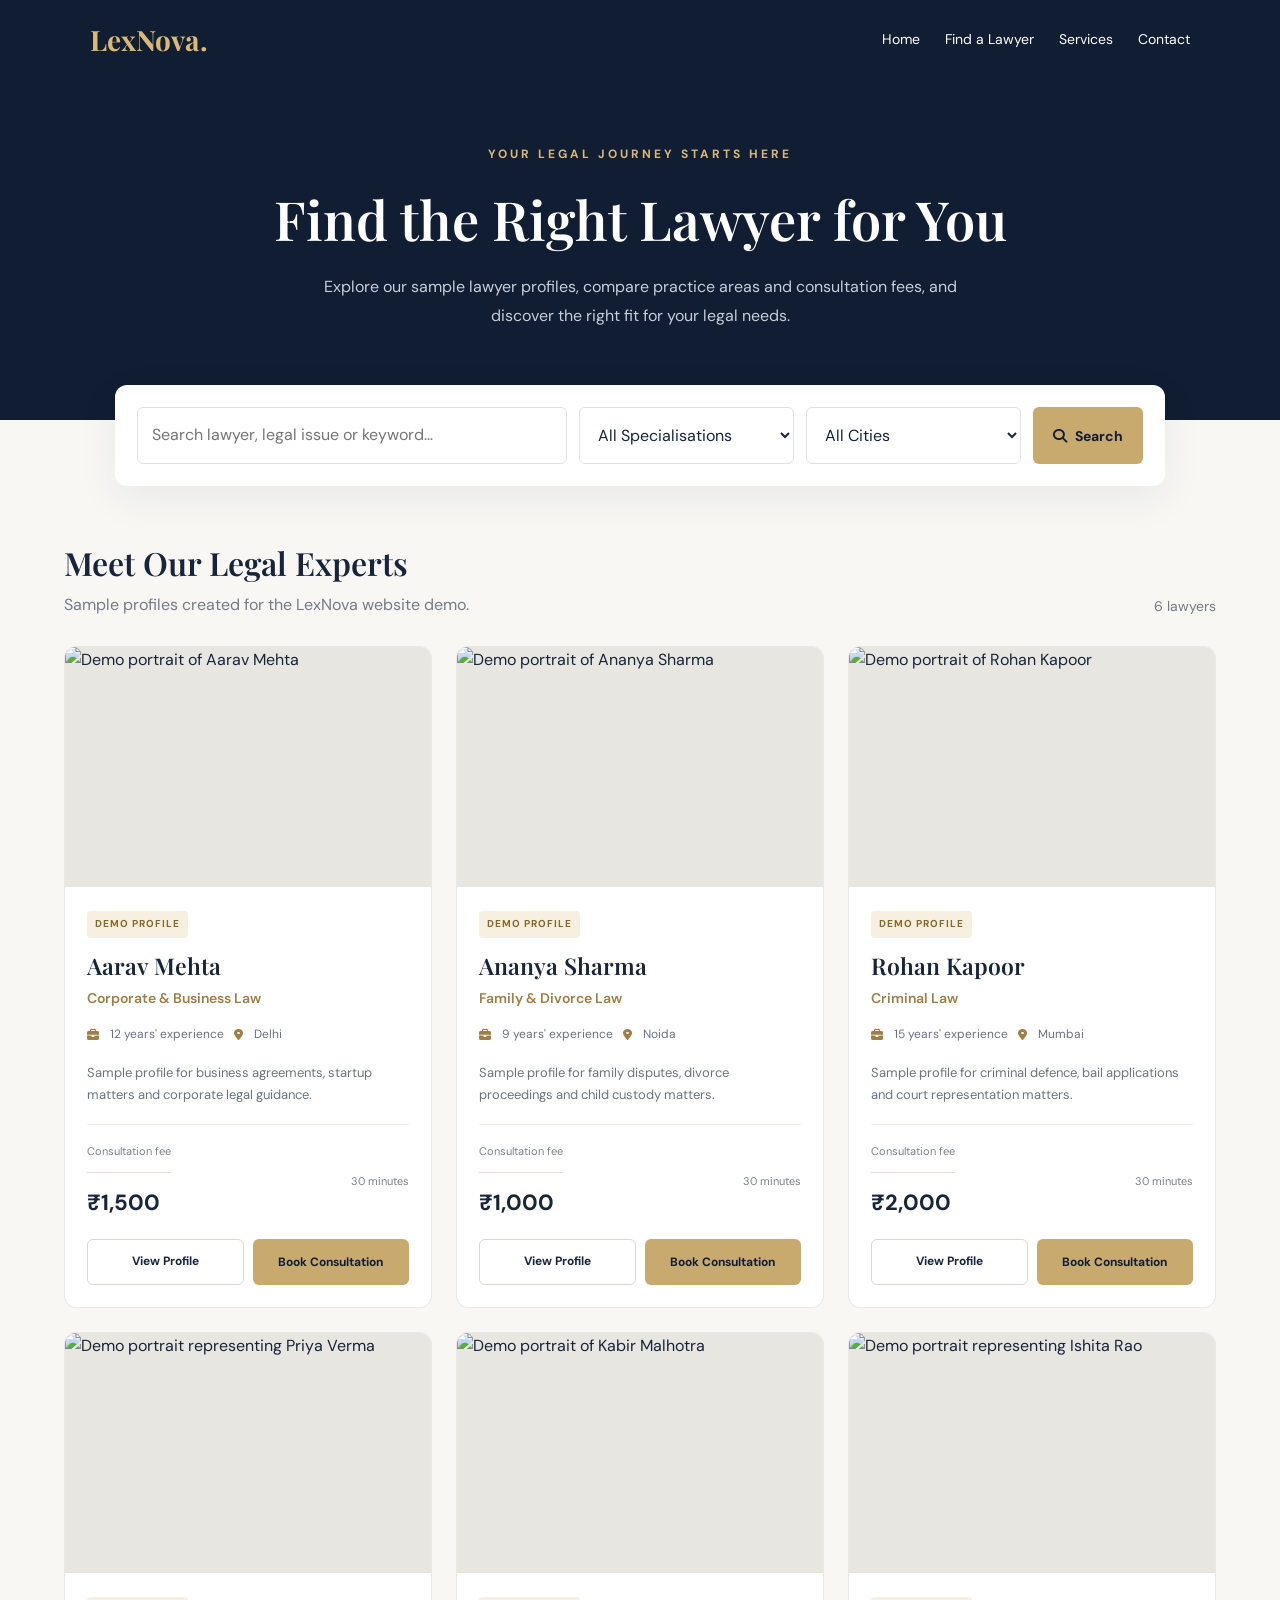
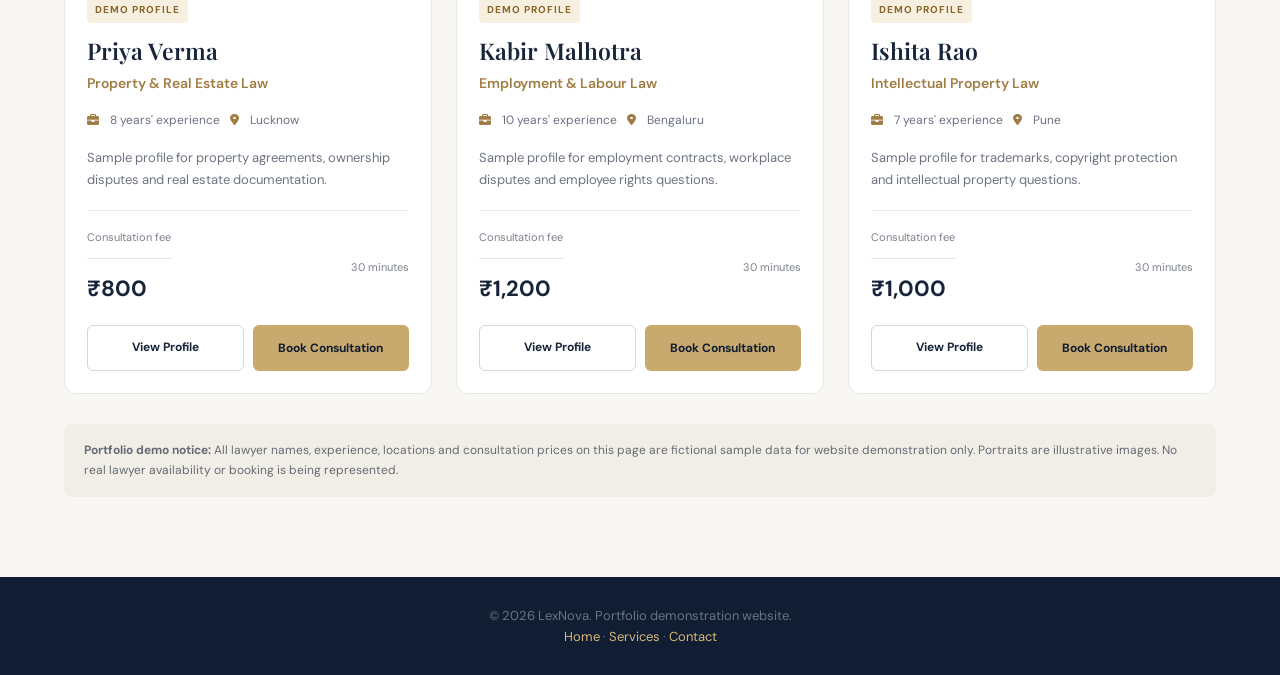
==== lawyers.html @ 352dd8ac "first commit" ====
<!DOCTYPE html>
<html lang="en">
<head>
  <meta charset="UTF-8">
  <meta name="viewport" content="width=device-width, initial-scale=1.0">
  <title>Find a Lawyer | LexNova</title>

  <link rel="stylesheet" href="style.css">
  <link rel="preconnect" href="https://fonts.googleapis.com">
  <link href="https://fonts.googleapis.com/css2?family=DM+Sans:wght@400;500;600;700&family=Playfair+Display:wght@500;600;700&display=swap" rel="stylesheet">
  <link rel="stylesheet" href="https://cdnjs.cloudflare.com/ajax/libs/font-awesome/6.5.2/css/all.min.css">

  <link rel="stylesheet" href="lawyers.css">
</head>

<body class="lawyer-page">

  <header class="lawyer-nav">
    <a class="lawyer-logo" href="index.html">LexNova<span>.</span></a>

    <nav class="lawyer-nav-links" aria-label="Main navigation">
      <a href="index.html">Home</a>
      <a href="lawyers.html">Find a Lawyer</a>
      <a href="services.html">Services</a>
      <a href="contact.html">Contact</a>
    </nav>
  </header>

  <section class="lawyer-hero">
    <div class="eyebrow">Your legal journey starts here</div>
    <h1>Find the Right Lawyer for You</h1>
    <p>
      Explore our sample lawyer profiles, compare practice areas and
      consultation fees, and discover the right fit for your legal needs.
    </p>
  </section>

  <form class="lawyer-search" id="lawyerSearchForm">
    <input
      type="search"
      id="lawyerKeyword"
      placeholder="Search lawyer, legal issue or keyword..."
      aria-label="Search lawyers"
    >

    <select id="lawyerSpecialty" aria-label="Filter by specialisation">
      <option value="">All Specialisations</option>
      <option value="Family Law">Family Law</option>
      <option value="Corporate Law">Corporate Law</option>
      <option value="Criminal Law">Criminal Law</option>
      <option value="Property Law">Property Law</option>
      <option value="Employment Law">Employment Law</option>
      <option value="Intellectual Property">Intellectual Property</option>
    </select>

    <select id="lawyerCity" aria-label="Filter by city">
      <option value="">All Cities</option>
      <option value="Delhi">Delhi</option>
      <option value="Mumbai">Mumbai</option>
      <option value="Bengaluru">Bengaluru</option>
      <option value="Lucknow">Lucknow</option>
      <option value="Pune">Pune</option>
      <option value="Noida">Noida</option>
    </select>

    <button class="gold-btn" type="submit">
      <i class="fa-solid fa-magnifying-glass"></i> Search
    </button>
  </form>

  <main class="lawyer-content">
    <div class="lawyer-section-heading">
      <div>
        <h2>Meet Our Legal Experts</h2>
        <p>Sample profiles created for the LexNova website demo.</p>
      </div>
      <div class="lawyer-count" id="lawyerCount">6 lawyers</div>
    </div>

    <div class="lawyer-grid" id="lawyerGrid">

      <!-- DEMO LAWYER 1 -->
      <article class="lawyer-card"
        data-name="Aarav Mehta"
        data-specialty="Corporate Law"
        data-city="Delhi"
        data-search="business company startup contracts corporate">

        <img class="lawyer-photo"
          src="https://images.unsplash.com/photo-1560250097-0b93528c311a?auto=format&fit=crop&w=700&q=85"
          alt="Demo portrait of Aarav Mehta"
          loading="lazy">

        <div class="lawyer-card-body">
          <span class="demo-label">Demo profile</span>
          <h3>Aarav Mehta</h3>
          <div class="lawyer-specialty">Corporate & Business Law</div>

          <div class="lawyer-meta">
            <span><i class="fa-solid fa-briefcase"></i> 12 years' experience</span>
            <span><i class="fa-solid fa-location-dot"></i> Delhi</span>
          </div>

          <p class="lawyer-bio">
            Sample profile for business agreements, startup matters and
            corporate legal guidance.
          </p>

          <div class="lawyer-price-row">
            <div>
              <div class="price-label">Consultation fee</div>
              <div class="lawyer-price">₹1,500</div>
            </div>
            <span class="price-label">30 minutes</span>
          </div>

          <div class="lawyer-card-actions">
            <button class="outline-btn view-lawyer" type="button">View Profile</button>
            <a class="gold-btn book-lawyer" href="contact.html">Book Consultation</a>
          </div>
        </div>
      </article>

      <!-- DEMO LAWYER 2 -->
      <article class="lawyer-card"
        data-name="Ananya Sharma"
        data-specialty="Family Law"
        data-city="Noida"
        data-search="divorce family child custody marriage">

        <img class="lawyer-photo"
          src="https://images.unsplash.com/photo-1580489944761-15a19d654956?auto=format&fit=crop&w=700&q=85"
          alt="Demo portrait of Ananya Sharma"
          loading="lazy">

        <div class="lawyer-card-body">
          <span class="demo-label">Demo profile</span>
          <h3>Ananya Sharma</h3>
          <div class="lawyer-specialty">Family & Divorce Law</div>

          <div class="lawyer-meta">
            <span><i class="fa-solid fa-briefcase"></i> 9 years' experience</span>
            <span><i class="fa-solid fa-location-dot"></i> Noida</span>
          </div>

          <p class="lawyer-bio">
            Sample profile for family disputes, divorce proceedings and
            child custody matters.
          </p>

          <div class="lawyer-price-row">
            <div>
              <div class="price-label">Consultation fee</div>
              <div class="lawyer-price">₹1,000</div>
            </div>
            <span class="price-label">30 minutes</span>
          </div>

          <div class="lawyer-card-actions">
            <button class="outline-btn view-lawyer" type="button">View Profile</button>
            <a class="gold-btn book-lawyer" href="contact.html">Book Consultation</a>
          </div>
        </div>
      </article>

      <!-- DEMO LAWYER 3 -->
      <article class="lawyer-card"
        data-name="Rohan Kapoor"
        data-specialty="Criminal Law"
        data-city="Mumbai"
        data-search="criminal bail court litigation defence">

        <img class="lawyer-photo"
          src="https://images.unsplash.com/photo-1500648767791-00dcc994a43e?auto=format&fit=crop&w=700&q=85"
          alt="Demo portrait of Rohan Kapoor"
          loading="lazy">

        <div class="lawyer-card-body">
          <span class="demo-label">Demo profile</span>
          <h3>Rohan Kapoor</h3>
          <div class="lawyer-specialty">Criminal Law</div>

          <div class="lawyer-meta">
            <span><i class="fa-solid fa-briefcase"></i> 15 years' experience</span>
            <span><i class="fa-solid fa-location-dot"></i> Mumbai</span>
          </div>

          <p class="lawyer-bio">
            Sample profile for criminal defence, bail applications and
            court representation matters.
          </p>

          <div class="lawyer-price-row">
            <div>
              <div class="price-label">Consultation fee</div>
              <div class="lawyer-price">₹2,000</div>
            </div>
            <span class="price-label">30 minutes</span>
          </div>

          <div class="lawyer-card-actions">
            <button class="outline-btn view-lawyer" type="button">View Profile</button>
            <a class="gold-btn book-lawyer" href="contact.html">Book Consultation</a>
          </div>
        </div>
      </article>

      <!-- DEMO LAWYER 4 -->
      <article class="lawyer-card"
        data-name="Priya Verma"
        data-specialty="Property Law"
        data-city="Lucknow"
        data-search="property real estate land agreement registration">

        <img class="lawyer-photo"
          src="https://images.unsplash.com/photo-1551836022-d5d88e9218df?auto=format&fit=crop&w=700&q=85"
          alt="Demo portrait representing Priya Verma"
          loading="lazy">

        <div class="lawyer-card-body">
          <span class="demo-label">Demo profile</span>
          <h3>Priya Verma</h3>
          <div class="lawyer-specialty">Property & Real Estate Law</div>

          <div class="lawyer-meta">
            <span><i class="fa-solid fa-briefcase"></i> 8 years' experience</span>
            <span><i class="fa-solid fa-location-dot"></i> Lucknow</span>
          </div>

          <p class="lawyer-bio">
            Sample profile for property agreements, ownership disputes and
            real estate documentation.
          </p>

          <div class="lawyer-price-row">
            <div>
              <div class="price-label">Consultation fee</div>
              <div class="lawyer-price">₹800</div>
            </div>
            <span class="price-label">30 minutes</span>
          </div>

          <div class="lawyer-card-actions">
            <button class="outline-btn view-lawyer" type="button">View Profile</button>
            <a class="gold-btn book-lawyer" href="contact.html">Book Consultation</a>
          </div>
        </div>
      </article>

      <!-- DEMO LAWYER 5 -->
      <article class="lawyer-card"
        data-name="Kabir Malhotra"
        data-specialty="Employment Law"
        data-city="Bengaluru"
        data-search="employment job workplace salary termination labour">

        <img class="lawyer-photo"
          src="https://images.unsplash.com/photo-1519085360753-af0119f7cbe7?auto=format&fit=crop&w=700&q=85"
          alt="Demo portrait of Kabir Malhotra"
          loading="lazy">

        <div class="lawyer-card-body">
          <span class="demo-label">Demo profile</span>
          <h3>Kabir Malhotra</h3>
          <div class="lawyer-specialty">Employment & Labour Law</div>

          <div class="lawyer-meta">
            <span><i class="fa-solid fa-briefcase"></i> 10 years' experience</span>
            <span><i class="fa-solid fa-location-dot"></i> Bengaluru</span>
          </div>

          <p class="lawyer-bio">
            Sample profile for employment contracts, workplace disputes and
            employee rights questions.
          </p>

          <div class="lawyer-price-row">
            <div>
              <div class="price-label">Consultation fee</div>
              <div class="lawyer-price">₹1,200</div>
            </div>
            <span class="price-label">30 minutes</span>
          </div>

          <div class="lawyer-card-actions">
            <button class="outline-btn view-lawyer" type="button">View Profile</button>
            <a class="gold-btn book-lawyer" href="contact.html">Book Consultation</a>
          </div>
        </div>
      </article>

      <!-- DEMO LAWYER 6 -->
      <article class="lawyer-card"
        data-name="Ishita Rao"
        data-specialty="Intellectual Property"
        data-city="Pune"
        data-search="intellectual property trademark copyright patent brand">

        <img class="lawyer-photo"
          src="https://images.unsplash.com/photo-1598550874175-4d0ef436c909?auto=format&fit=crop&w=700&q=85"
          alt="Demo portrait representing Ishita Rao"
          loading="lazy">

        <div class="lawyer-card-body">
          <span class="demo-label">Demo profile</span>
          <h3>Ishita Rao</h3>
          <div class="lawyer-specialty">Intellectual Property Law</div>

          <div class="lawyer-meta">
            <span><i class="fa-solid fa-briefcase"></i> 7 years' experience</span>
            <span><i class="fa-solid fa-location-dot"></i> Pune</span>
          </div>

          <p class="lawyer-bio">
            Sample profile for trademarks, copyright protection and
            intellectual property questions.
          </p>

          <div class="lawyer-price-row">
            <div>
              <div class="price-label">Consultation fee</div>
              <div class="lawyer-price">₹1,000</div>
            </div>
            <span class="price-label">30 minutes</span>
          </div>

          <div class="lawyer-card-actions">
            <button class="outline-btn view-lawyer" type="button">View Profile</button>
            <a class="gold-btn book-lawyer" href="contact.html">Book Consultation</a>
          </div>
        </div>
      </article>

      <div class="no-lawyers" id="noLawyers">
        <i class="fa-solid fa-magnifying-glass fa-2x"></i>
        <h3>No matching demo lawyers found</h3>
        <p>Try another name, specialisation or city.</p>
      </div>
    </div>

    <div class="lawyer-note">
      <strong>Portfolio demo notice:</strong> All lawyer names, experience,
      locations and consultation prices on this page are fictional sample
      data for website demonstration only. Portraits are illustrative images.
      No real lawyer availability or booking is being represented.
    </div>
  </main>

  <footer class="lawyer-footer">
    <p>© <span id="currentYear"></span> LexNova. Portfolio demonstration website.</p>
    <p><a href="index.html">Home</a> · <a href="services.html">Services</a> · <a href="contact.html">Contact</a></p>
  </footer>

  <!-- Demo profile popup -->
  <div class="lawyer-modal" id="lawyerModal" role="dialog"
       aria-modal="true" aria-labelledby="modalLawyerName">
    <div class="lawyer-modal-box">
      <button class="lawyer-modal-close" id="closeLawyerModal"
              type="button" aria-label="Close">&times;</button>

      <span class="demo-label">Demo profile</span>
      <h2 id="modalLawyerName">Lawyer Name</h2>
      <p id="modalLawyerDetails"></p>
      <p>
        This is a sample lawyer profile for the LexNova portfolio demo.
        The information shown is fictional and does not represent an actual
        legal professional.
      </p>
      <a href="contact.html" class="gold-btn">Contact LexNova</a>
    </div>
  </div>

  <script src="lawyers.js">
   
  </script>
</body>
</html>
---- style.css ----
@import url("https://fonts.googleapis.com/css2?family=DM+Sans:wght@400;500;600;700&family=Playfair+Display:wght@500;600;700&display=swap");
:root {
  --navy: #101a2c;
  --gold: #c5a46d;
  --ivory: #f8f6f1;
  --ink: #1b2638;
  --muted: #687386;
  --line: #e7e3db;
  --shadow: 0 16px 45px #101a2c12;
}
* {
  box-sizing: border-box;
  margin: 0;
  padding: 0;
}
html {
  scroll-behavior: smooth;
  scroll-padding-top: 90px;
}
body {
  font-family: "DM Sans", sans-serif;
  color: var(--ink);
  line-height: 1.65;
}
a {
  text-decoration: none;
  color: inherit;
}
button,
input,
select,
textarea {
  font: inherit;
}
button {
  cursor: pointer;
}
img {
  max-width: 100%;
  display: block;
}
.container {
  width: min(1160px, calc(100% - 40px));
  margin: auto;
}
h1,
h2,
h3 {
  font-family: "Playfair Display", serif;
  line-height: 1.16;
}
h1 {
  font-size: clamp(2.7rem, 5vw, 4.7rem);
}
h2 {
  font-size: clamp(2rem, 3.5vw, 3rem);
}
h3 {
  font-size: 1.25rem;
}
p {
  color: var(--muted);
}
.eyebrow {
  color: #987743;
  font-size: 0.76rem;
  letter-spacing: 2px;
  text-transform: uppercase;
  font-weight: 700;
}
.section {
  padding: 82px 0;
}
.section-head {
  margin-bottom: 32px;
  max-width: 760px;
}
.section-head h2 {
  margin-top: 12px;
}
.section-head p {
  margin-top: 13px;
}
.btn {
  display: inline-flex;
  align-items: center;
  justify-content: center;
  gap: 9px;
  padding: 12px 19px;
  border: 1px solid transparent;
  border-radius: 3px;
  font-size: 0.88rem;
  font-weight: 700;
  transition: 0.2s;
}
.btn-gold {
  background: var(--gold);
  color: var(--navy);
}
.btn-gold:hover {
  background: #e8d8b8;
  transform: translateY(-2px);
}
.btn-dark {
  background: var(--navy);
  color: white;
}
.btn-dark:hover {
  background: #293c58;
}
.btn-outline {
  border-color: #d9d4ca;
  color: var(--navy);
  background: transparent;
}
.btn-outline:hover {
  border-color: var(--gold);
  background: #fbf8f1;
}
.btn-small {
  padding: 8px 11px;
  font-size: 0.8rem;
}
header {
  height: 80px;
  position: sticky;
  top: 0;
  z-index: 100;
  background: #ffffffed;
  backdrop-filter: blur(12px);
  border-bottom: 1px solid #101a2c12;
}
.navbar {
  height: 100%;
  display: flex;
  align-items: center;
  justify-content: space-between;
  gap: 22px;
}
.brand {
  font:
    700 1.8rem "Playfair Display",
    serif;
  color: var(--navy);
  line-height: 1;
}
.brand span {
  color: var(--gold);
}
.brand small {
  display: block;
  font:
    600 0.55rem "DM Sans",
    sans-serif;
  text-transform: uppercase;
  letter-spacing: 1.7px;
  color: var(--muted);
  margin-top: 5px;
}
.nav-links {
  display: flex;
  align-items: center;
  gap: 25px;
}
.nav-links a {
  font-size: 0.86rem;
  font-weight: 700;
  color: #344052;
}
.nav-links a:hover,
.nav-links a.active {
  color: #a17c42;
}
.menu-toggle {
  display: none;
  background: transparent;
  border: 0;
  color: var(--navy);
  font-size: 1.6rem;
}
.hero,
.page-hero {
  background: var(--ivory);
  padding: 66px 0 72px;
}
.hero-grid {
  display: grid;
  grid-template-columns: 1fr 1fr;
  gap: 52px;
  align-items: center;
}
.hero h1 {
  color: var(--navy);
  margin-top: 17px;
}
.hero h1 em {
  font-style: normal;
  color: #a17d46;
}
.hero-copy > p {
  font-size: 1.05rem;
  margin: 22px 0 26px;
  max-width: 520px;
}
.hero-buttons {
  display: flex;
  gap: 12px;
  flex-wrap: wrap;
}
.hero-trust {
  display: flex;
  gap: 20px;
  flex-wrap: wrap;
  margin-top: 28px;
}
.hero-trust span {
  font-size: 0.8rem;
  font-weight: 700;
  color: #465064;
}
.hero-trust i {
  color: #a17d46;
  margin-right: 5px;
}
.hero-image-wrap {
  height: 480px;
  position: relative;
}
.hero-image {
  height: 100%;
  width: 100%;
  object-fit: cover;
  border-radius: 4px 80px 4px 4px;
}
.image-caption {
  position: absolute;
  bottom: 20px;
  left: 20px;
  right: 20px;
  padding: 18px;
  border-left: 2px solid var(--gold);
  background: #101a2cbb;
  color: white;
}
.image-caption p {
  font:
    1.3rem "Playfair Display",
    serif;
  color: white;
}
.image-caption small {
  color: #e4dfd5;
}
.strip {
  background: var(--navy);
  padding: 22px 0;
}
.strip-inner {
  display: flex;
  justify-content: space-between;
  align-items: center;
  gap: 18px;
  flex-wrap: wrap;
}
.strip strong {
  font:
    1.15rem "Playfair Display",
    serif;
  color: #e8d8b8;
}
.strip span {
  font-size: 0.85rem;
  color: #d3d9e2;
}
.practice-grid {
  display: grid;
  grid-template-columns: repeat(4, 1fr);
  gap: 15px;
}
.practice-card {
  border: 1px solid var(--line);
  padding: 22px 18px;
  min-height: 185px;
  display: flex;
  flex-direction: column;
  align-items: flex-start;
  transition: 0.2s;
}
.practice-card:hover,
.lawyer-card:hover {
  border-color: var(--gold);
  transform: translateY(-4px);
  box-shadow: var(--shadow);
}
.icon-box {
  height: 44px;
  width: 44px;
  background: #f5efe3;
  color: #987743;
  display: grid;
  place-items: center;
  font-size: 1.25rem;
  margin-bottom: 16px;
  flex-shrink: 0;
}
.practice-card h3 {
  font:
    700 1rem "DM Sans",
    sans-serif;
  margin-bottom: 7px;
}
.practice-card p {
  font-size: 0.82rem;
}
.practice-card a {
  color: #987743;
  font-size: 0.82rem;
  font-weight: 700;
  margin-top: auto;
  padding-top: 13px;
}
.soft {
  background: var(--ivory);
}
.split {
  display: grid;
  grid-template-columns: 1fr 1fr;
  gap: 50px;
  align-items: center;
}
.split img {
  height: 420px;
  width: 100%;
  object-fit: cover;
}
.feature-list {
  display: grid;
  gap: 19px;
  margin-top: 25px;
}
.feature {
  display: flex;
  gap: 13px;
}
.feature .icon-box {
  margin: 0;
}
.feature h3 {
  font:
    700 1rem "DM Sans",
    sans-serif;
  margin-bottom: 4px;
}
.feature p {
  font-size: 0.86rem;
}
.steps {
  display: grid;
  grid-template-columns: repeat(3, 1fr);
  gap: 27px;
}
.step {
  border-top: 1px solid var(--gold);
  padding: 22px 4px;
}
.step b {
  font:
    2.4rem "Playfair Display",
    serif;
  color: var(--gold);
}
.step h3 {
  margin: 16px 0 8px;
}
.step p {
  font-size: 0.9rem;
}
.cta {
  background: var(--navy);
  padding: 52px 0;
  color: white;
}
.cta-inner {
  display: flex;
  align-items: center;
  justify-content: space-between;
  gap: 25px;
}
.cta h2 {
  max-width: 700px;
}
.cta p {
  color: #c5cdda;
  margin-top: 10px;
}
.cta .eyebrow {
  color: #e8d8b8;
}
.page-hero h1 {
  font-size: clamp(2.5rem, 4.5vw, 4rem);
  margin-top: 12px;
}
.page-hero p {
  max-width: 740px;
  margin-top: 15px;
}
.lawyer-tools {
  display: grid;
  grid-template-columns: 1.5fr 1fr 1fr 1fr auto;
  gap: 10px;
  background: white;
  padding: 14px;
  border: 1px solid var(--line);
  margin-bottom: 20px;
}
.field,
.lawyer-tools input,
.lawyer-tools select {
  width: 100%;
  min-width: 0;
  padding: 12px;
  border: 1px solid #ddd9d1;
  border-radius: 3px;
  background: white;
  outline: none;
  color: var(--ink);
}
.field:focus,
.lawyer-tools input:focus,
.lawyer-tools select:focus {
  border-color: var(--gold);
  box-shadow: 0 0 0 3px #c5a46d24;
}
.results-row {
  display: flex;
  justify-content: space-between;
  gap: 12px;
  flex-wrap: wrap;
  color: var(--muted);
  font-size: 0.83rem;
  margin: 15px 0;
}
.lawyer-grid {
  display: grid;
  grid-template-columns: repeat(4, 1fr);
  gap: 17px;
}
.lawyer-card {
  border: 1px solid var(--line);
  background: white;
  transition: 0.2s;
  overflow: hidden;
}
.lawyer-photo {
  height: 200px;
  width: 100%;
  object-fit: cover;
  object-position: top;
  background: #e8e3d9;
}
.lawyer-info {
  padding: 17px;
}
.demo-tag {
  display: inline-block;
  padding: 4px 7px;
  background: #f5eddd;
  color: #806333;
  font-size: 0.65rem;
  font-weight: 700;
  letter-spacing: 0.6px;
  text-transform: uppercase;
  margin-bottom: 8px;
}
.lawyer-info h3 {
  font-size: 1.13rem;
}
.lawyer-role {
  color: #987743;
  font-size: 0.8rem;
  font-weight: 700;
  margin: 5px 0 11px;
}
.lawyer-meta {
  font-size: 0.78rem;
  color: #596273;
  margin: 7px 0;
}
.lawyer-meta i {
  color: #a17d46;
  margin-right: 6px;
}
.lawyer-price {
  border-top: 1px solid var(--line);
  padding-top: 12px;
  margin-top: 12px;
  font-weight: 700;
  color: var(--navy);
}
.lawyer-price small {
  font-weight: 400;
  color: var(--muted);
  font-size: 0.7rem;
}
.card-actions {
  display: flex;
  gap: 7px;
  margin-top: 13px;
}
.card-actions > * {
  flex: 1;
}
.empty-state {
  display: none;
  text-align: center;
  border: 1px dashed #d9d3c8;
  padding: 35px;
}
.notice {
  padding: 13px 15px;
  border-left: 3px solid var(--gold);
  background: #f8f3e9;
  color: #5e523f;
  font-size: 0.83rem;
  margin-top: 18px;
}
.services-grid {
  display: grid;
  grid-template-columns: repeat(2, 1fr);
  gap: 17px;
}
.service-detail {
  border: 1px solid var(--line);
  padding: 24px;
  display: flex;
  gap: 16px;
}
.service-detail h3 {
  margin-bottom: 8px;
}
.service-detail p {
  font-size: 0.88rem;
}
.service-detail .btn {
  margin-top: 14px;
}
.audience-grid,
.testimonials {
  display: grid;
  grid-template-columns: repeat(3, 1fr);
  gap: 17px;
}
.audience-card,
.testimonial {
  border: 1px solid var(--line);
  padding: 24px;
  background: white;
}
.audience-card h3 {
  margin-bottom: 8px;
}
.audience-card p {
  font-size: 0.88rem;
}
.testimonial .stars {
  color: #b18b4c;
  letter-spacing: 3px;
}
.testimonial blockquote {
  font:
    1.08rem/1.55 "Playfair Display",
    serif;
  margin: 13px 0 16px;
}
.testimonial small {
  font-size: 0.75rem;
  color: var(--muted);
}
.faq-list {
  max-width: 850px;
  margin: auto;
}
.faq-item {
  border-bottom: 1px solid var(--line);
}
.faq-q {
  width: 100%;
  background: transparent;
  border: 0;
  padding: 20px 0;
  text-align: left;
  display: flex;
  justify-content: space-between;
  gap: 15px;
  font-weight: 700;
  color: var(--navy);
}
.faq-a {
  display: none;
  padding: 0 30px 20px 0;
}
.faq-a p {
  font-size: 0.9rem;
}
.faq-item.open .faq-a {
  display: block;
}
.contact-grid {
  display: grid;
  grid-template-columns: 0.8fr 1.2fr;
  gap: 34px;
}
.contact-panel {
  padding: 29px;
  background: var(--navy);
  color: white;
}
.contact-panel h2 {
  font-size: 1.9rem;
  margin-top: 12px;
}
.contact-panel > p {
  color: #c5cdda;
  margin-top: 12px;
  font-size: 0.9rem;
}
.contact-detail {
  display: flex;
  gap: 13px;
  margin-top: 22px;
}
.contact-detail i {
  color: var(--gold);
  font-size: 1.2rem;
}
.contact-detail strong {
  display: block;
  font-size: 0.88rem;
}
.contact-detail span {
  display: block;
  color: #c5cdda;
  font-size: 0.8rem;
}
.form-card {
  border: 1px solid var(--line);
  padding: 27px;
}
.form-grid {
  display: grid;
  grid-template-columns: 1fr 1fr;
  gap: 15px;
}
.form-group {
  display: flex;
  flex-direction: column;
  gap: 7px;
}
.form-group.full {
  grid-column: 1/-1;
}
.form-group label {
  font-size: 0.82rem;
  font-weight: 700;
}
.form-group textarea {
  min-height: 120px;
  resize: vertical;
}
.check-line {
  display: flex;
  align-items: flex-start;
  gap: 9px;
  font-size: 0.8rem;
  color: var(--muted);
}
.check-line input {
  margin-top: 5px;
}
.feedback {
  font-size: 0.85rem;
  margin-top: 10px;
}
footer {
  background: #0b1321;
  color: white;
  padding: 50px 0 20px;
}
.footer-grid {
  display: grid;
  grid-template-columns: 1.4fr 1fr 1fr 1fr;
  gap: 30px;
  margin-bottom: 35px;
}
.footer-grid p {
  color: #aeb8c7;
  font-size: 0.83rem;
  margin-top: 14px;
  max-width: 290px;
}
.footer-grid h4 {
  font-size: 0.8rem;
  letter-spacing: 1px;
  text-transform: uppercase;
  color: #e8d8b8;
  margin-bottom: 13px;
}
.footer-links {
  display: grid;
  gap: 9px;
}
.footer-links a {
  color: #c3cbd5;
  font-size: 0.82rem;
}
.footer-links a:hover {
  color: #e8d8b8;
}
footer .brand {
  color: white;
}
.footer-bottom {
  border-top: 1px solid #2a3444;
  padding-top: 18px;
  display: flex;
  justify-content: space-between;
  gap: 14px;
  flex-wrap: wrap;
}
.footer-bottom p {
  font-size: 0.74rem;
  margin: 0;
  color: #aeb8c7;
}
.whatsapp {
  position: fixed;
  right: 20px;
  bottom: 20px;
  width: 52px;
  height: 52px;
  border-radius: 50%;
  background: #20a66a;
  color: white;
  display: grid;
  place-items: center;
  font-size: 1.7rem;
  z-index: 80;
}
.toast {
  position: fixed;
  bottom: 22px;
  left: 50%;
  transform: translate(-50%, 20px);
  opacity: 0;
  pointer-events: none;
  background: var(--navy);
  color: white;
  padding: 12px 18px;
  z-index: 3000;
  transition: 0.25s;
  font-size: 0.85rem;
}
.toast.show {
  opacity: 1;
  transform: translate(-50%, 0);
}
.modal-backdrop {
  display: none;
  position: fixed;
  inset: 0;
  background: #08101dbb;
  z-index: 2000;
  align-items: center;
  justify-content: center;
  padding: 20px;
}
.modal-backdrop.show {
  display: flex;
}
.modal {
  position: relative;
  background: white;
  width: min(640px, 100%);
  max-height: 90vh;
  overflow: auto;
  padding: 29px;
}
.modal-close {
  position: absolute;
  right: 14px;
  top: 10px;
  background: transparent;
  border: 0;
  font-size: 1.5rem;
}
.modal-profile {
  display: grid;
  grid-template-columns: 140px 1fr;
  gap: 20px;
  margin: 12px 0;
}
.modal-profile img {
  width: 140px;
  height: 175px;
  object-fit: cover;
}
.modal-profile h2 {
  font-size: 1.7rem;
}
.modal-profile p {
  font-size: 0.84rem;
  margin-top: 6px;
}
@media (max-width: 1000px) {
  .nav-links {
    gap: 14px;
  }
  .nav-links a {
    font-size: 0.8rem;
  }
  .practice-grid,
  .lawyer-grid {
    grid-template-columns: repeat(2, 1fr);
  }
  .lawyer-tools {
    grid-template-columns: repeat(3, 1fr);
  }
  .lawyer-tools input {
    grid-column: span 2;
  }
  .footer-grid {
    grid-template-columns: repeat(2, 1fr);
  }
}
@media (max-width: 760px) {
  .container {
    width: min(100% - 30px, 620px);
  }
  header {
    height: 72px;
  }
  .menu-toggle {
    display: block;
  }
  .navbar > .btn {
    display: none;
  }
  .nav-links {
    display: none;
    position: absolute;
    top: 72px;
    left: 0;
    right: 0;
    background: white;
    box-shadow: var(--shadow);
    padding: 15px 24px 22px;
    flex-direction: column;
    align-items: stretch;
    gap: 0;
  }
  .nav-links.open {
    display: flex;
  }
  .nav-links a {
    padding: 12px 0;
    border-bottom: 1px solid var(--line);
    font-size: 0.93rem;
  }
  .section {
    padding: 62px 0;
  }
  .hero,
  .page-hero {
    padding: 50px 0;
  }
  .hero-grid,
  .split,
  .contact-grid {
    grid-template-columns: 1fr;
    gap: 32px;
  }
  .hero-image-wrap {
    height: 350px;
  }
  .hero h1 {
    font-size: clamp(2.55rem, 10vw, 3.7rem);
  }
  .practice-grid {
    grid-template-columns: repeat(2, 1fr);
    gap: 11px;
  }
  .practice-card {
    padding: 16px 13px;
    min-height: 175px;
  }
  .lawyer-tools {
    grid-template-columns: 1fr 1fr;
  }
  .lawyer-tools input,
  .lawyer-tools button {
    grid-column: 1/-1;
  }
  .lawyer-grid {
    gap: 11px;
  }
  .lawyer-photo {
    height: 165px;
  }
  .lawyer-info {
    padding: 12px;
  }
  .lawyer-info h3 {
    font-size: 1rem;
  }
  .card-actions {
    flex-direction: column;
  }
  .services-grid,
  .audience-grid,
  .steps,
  .testimonials {
    grid-template-columns: 1fr;
  }
  .service-detail {
    padding: 18px;
  }
  .split img {
    height: 300px;
  }
  .cta-inner {
    display: block;
  }
  .cta .btn {
    margin-top: 18px;
  }
  .form-grid {
    grid-template-columns: 1fr;
  }
  .form-group.full {
    grid-column: auto;
  }
  .footer-grid {
    grid-template-columns: 1fr 1fr;
    gap: 24px;
  }
  .modal {
    padding: 22px 18px;
  }
  .modal-profile {
    grid-template-columns: 95px 1fr;
  }
  .modal-profile img {
    width: 95px;
    height: 130px;
  }
}
@media (max-width: 430px) {
  .brand {
    font-size: 1.5rem;
  }
  .hero-trust {
    gap: 10px;
  }
  .hero-trust span {
    font-size: 0.7rem;
  }
  .lawyer-price small {
    display: block;
  }
  .footer-grid {
    grid-template-columns: 1fr;
  }
  .modal-profile {
    grid-template-columns: 1fr;
  }
  .modal-profile img {
    width: 100%;
    height: 200px;
  }
}
---- lawyers.css ----
/* LexNova - Find a Lawyer Page */

.lawyer-page {
  background: #f8f7f4;
  color: #17243a;
  min-height: 100vh;
  font-family: "DM Sans", sans-serif;
}

.lawyer-page * {
  box-sizing: border-box;
}

.lawyer-page a {
  text-decoration: none;
  color: inherit;
}

.lawyer-nav {
  background: #101d32;
  color: white;
  padding: 20px 7%;
  display: flex;
  align-items: center;
  justify-content: space-between;
  gap: 25px;
  flex-wrap: wrap;
}

.lawyer-logo {
  font: 700 28px "Playfair Display", serif;
  color: #d9b879 !important;
}

.lawyer-nav-links {
  display: flex;
  align-items: center;
  gap: 25px;
  flex-wrap: wrap;
  font-size: 14px;
}

.lawyer-nav-links a:hover {
  color: #d9b879;
}

.lawyer-hero {
  background: #101d32;
  color: white;
  padding: 65px 7% 90px;
  text-align: center;
}

.lawyer-hero .eyebrow {
  color: #d9b879;
  text-transform: uppercase;
  letter-spacing: 3px;
  font-size: 12px;
  font-weight: 700;
}

.lawyer-hero h1 {
  font: 600 clamp(34px, 5vw, 54px) "Playfair Display", serif;
  margin: 18px 0;
}

.lawyer-hero p {
  color: #c7ced9;
  max-width: 650px;
  margin: 0 auto;
  line-height: 1.8;
}

.lawyer-search {
  max-width: 1050px;
  margin: -35px auto 0;
  position: relative;
  padding: 22px;
  background: white;
  border-radius: 12px;
  box-shadow: 0 12px 40px #17243a12;
  display: grid;
  grid-template-columns: 2fr 1fr 1fr auto;
  gap: 12px;
}

.lawyer-search input,
.lawyer-search select {
  width: 100%;
  min-width: 0;
  padding: 14px;
  border: 1px solid #e2e2e2;
  border-radius: 6px;
  background: white;
  color: #17243a;
  font: inherit;
  outline-color: #c8a96e;
}

.lawyer-page .gold-btn {
  display: inline-flex;
  justify-content: center;
  align-items: center;
  gap: 8px;
  padding: 13px 20px;
  background: #c8a96e;
  color: #101d32 !important;
  border: 0;
  border-radius: 6px;
  font: 700 14px "DM Sans", sans-serif;
  cursor: pointer;
  transition: .2s;
}

.lawyer-page .gold-btn:hover {
  background: #dfc38d;
}

.lawyer-content {
  max-width: 1200px;
  margin: 0 auto;
  padding: 55px 24px 80px;
}

.lawyer-section-heading {
  display: flex;
  justify-content: space-between;
  align-items: end;
  gap: 15px;
  flex-wrap: wrap;
  margin-bottom: 28px;
}

.lawyer-section-heading h2 {
  font: 600 32px "Playfair Display", serif;
  margin: 0 0 8px;
}

.lawyer-section-heading p {
  margin: 0;
  color: #747b86;
}

.lawyer-count {
  font-size: 14px;
  color: #747b86;
}

.lawyer-grid {
  display: grid;
  grid-template-columns: repeat(3, minmax(0, 1fr));
  gap: 24px;
}

.lawyer-card {
  background: white;
  border: 1px solid #eae8e2;
  border-radius: 12px;
  overflow: hidden;
  transition: transform .25s, box-shadow .25s;
}

.lawyer-card:hover {
  transform: translateY(-5px);
  box-shadow: 0 16px 35px #17243a12;
}

.lawyer-photo {
  width: 100%;
  height: 240px;
  object-fit: cover;
  object-position: center 30%;
  display: block;
  background: #e8e6e0;
}

.lawyer-card-body {
  padding: 22px;
}

.demo-label {
  display: inline-block;
  color: #87652c;
  background: #f7efdf;
  border-radius: 4px;
  padding: 5px 8px;
  font-size: 10px;
  text-transform: uppercase;
  letter-spacing: 1px;
  font-weight: 700;
  margin-bottom: 12px;
}

.lawyer-card h3 {
  font: 600 23px "Playfair Display", serif;
  margin: 0 0 6px;
}

.lawyer-specialty {
  color: #a07d43;
  font-size: 14px;
  font-weight: 600;
  margin-bottom: 15px;
}

.lawyer-meta {
  display: flex;
  gap: 10px;
  flex-wrap: wrap;
  color: #697180;
  font-size: 12px;
  margin-bottom: 17px;
}

.lawyer-meta span {
  display: inline-flex;
  align-items: center;
  gap: 5px;
}

.lawyer-bio {
  color: #6d7480;
  line-height: 1.7;
  font-size: 13px;
  min-height: 44px;
  margin-bottom: 18px;
}

.lawyer-price-row {
  border-top: 1px solid #eeece7;
  padding-top: 17px;
  display: flex;
  justify-content: space-between;
  align-items: center;
  gap: 10px;
  margin-bottom: 18px;
}

.price-label {
  color: #7c818a;
  font-size: 11px;
}

.lawyer-price {
  font-size: 22px;
  font-weight: 700;
  color: #17243a;
}

.lawyer-card-actions {
  display: grid;
  grid-template-columns: 1fr 1fr;
  gap: 9px;
}

.outline-btn {
  border: 1px solid #d8d7d1;
  padding: 12px 8px;
  text-align: center;
  border-radius: 6px;
  font-size: 12px;
  font-weight: 700;
  cursor: pointer;
  background: white;
  color: #17243a;
}

.outline-btn:hover {
  border-color: #c8a96e;
}

.lawyer-card-actions .gold-btn {
  padding: 12px 8px;
  font-size: 12px;
}

.no-lawyers {
  display: none;
  text-align: center;
  padding: 35px;
  color: #747b86;
  grid-column: 1 / -1;
}

.lawyer-note {
  margin-top: 30px;
  padding: 16px 20px;
  background: #f1eee7;
  color: #666b73;
  border-radius: 8px;
  font-size: 12px;
  line-height: 1.7;
}

.lawyer-footer {
  padding: 28px 7%;
  text-align: center;
  background: #101d32;
  color: #c7ced9;
  font-size: 13px;
}

.lawyer-footer a {
  color: #d9b879;
}

.lawyer-modal {
  display: none;
  position: fixed;
  inset: 0;
  z-index: 9999;
  background: #07111ddd;
  align-items: center;
  justify-content: center;
  padding: 20px;
}

.lawyer-modal.show {
  display: flex;
}

.lawyer-modal-box {
  width: 100%;
  max-width: 480px;
  padding: 30px;
  border-radius: 12px;
  background: white;
  position: relative;
}

.lawyer-modal-box h2 {
  font: 600 28px "Playfair Display", serif;
  margin: 0 0 10px;
}

.lawyer-modal-box p {
  color: #687080;
  line-height: 1.7;
}

.lawyer-modal-close {
  position: absolute;
  top: 12px;
  right: 15px;
  border: 0;
  background: transparent;
  font-size: 25px;
  cursor: pointer;
}

@media (max-width: 900px) {
  .lawyer-grid {
    grid-template-columns: repeat(2, minmax(0, 1fr));
  }

  .lawyer-search {
    grid-template-columns: 1fr 1fr;
    margin-left: 20px;
    margin-right: 20px;
  }
}

@media (max-width: 600px) {
  .lawyer-nav {
    padding: 18px 5%;
  }

  .lawyer-nav-links {
    gap: 14px;
    font-size: 12px;
  }

  .lawyer-hero {
    padding: 50px 6% 75px;
  }

  .lawyer-search {
    grid-template-columns: 1fr;
    padding: 16px;
  }

  .lawyer-grid {
    grid-template-columns: 1fr;
  }

  .lawyer-content {
    padding: 40px 18px 55px;
  }

  .lawyer-photo {
    height: 280px;
  }
}
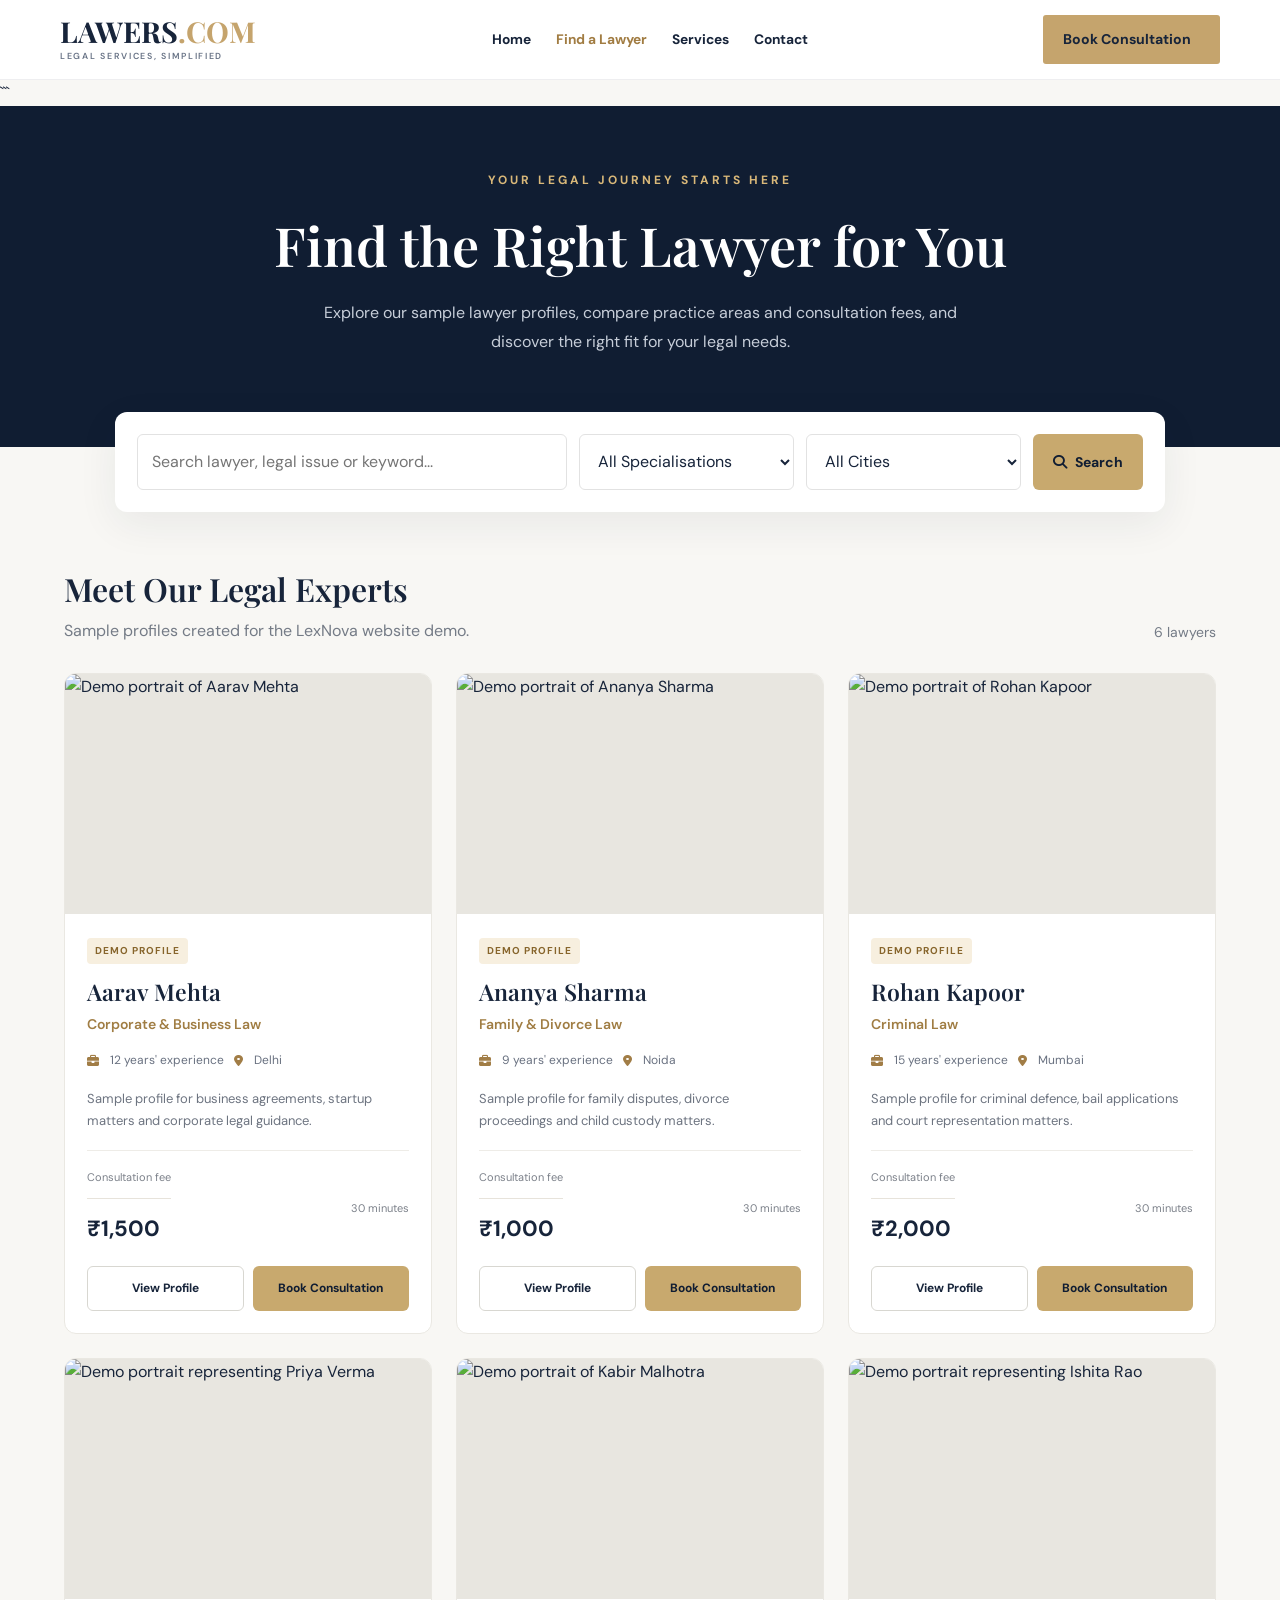
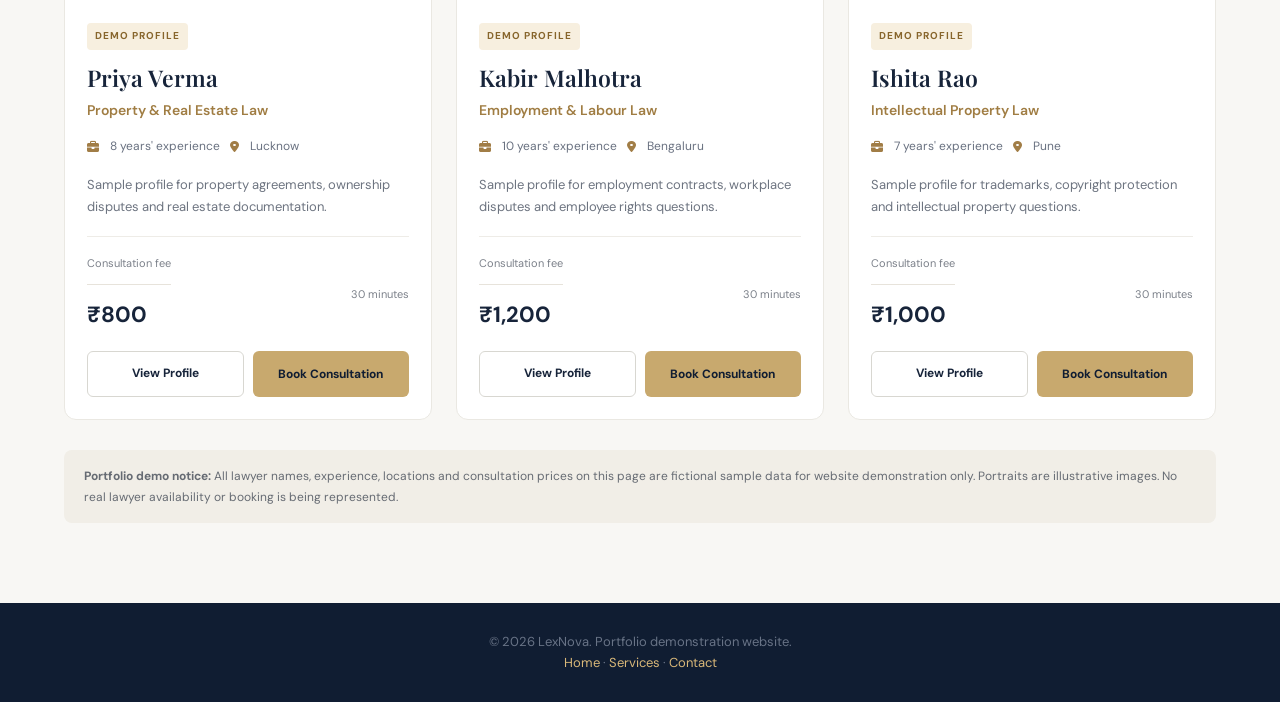
==== commit 8759952d: "Fix lawyers page header" ====
--- a/lawyers.html
+++ b/lawyers.html
@@ -16,16 +16,36 @@
 
 <body class="lawyer-page">
 
-  <header class="lawyer-nav">
-    <a class="lawyer-logo" href="index.html">LexNova<span>.</span></a>
-
-    <nav class="lawyer-nav-links" aria-label="Main navigation">
+  
+<header>
+  <div class="container navbar">
+    <a class="brand" href="index.html">
+      LAWERS<span>.COM</span>
+      <small>Legal services, simplified</small>
+    </a>
+
+    <nav class="nav-links" id="navLinks">
       <a href="index.html">Home</a>
-      <a href="lawyers.html">Find a Lawyer</a>
+      <a class="active" href="lawyers.html">Find a Lawyer</a>
       <a href="services.html">Services</a>
       <a href="contact.html">Contact</a>
     </nav>
-  </header>
+
+    <a class="btn btn-gold" href="contact.html">
+      Book Consultation <i class="bi bi-arrow-up-right"></i>
+    </a>
+
+    <button
+      class="menu-toggle"
+      id="menuToggle"
+      aria-label="Toggle navigation"
+      aria-expanded="false"
+    >
+      <i class="bi bi-list"></i>
+    </button>
+  </div>
+</header>
+```
 
   <section class="lawyer-hero">
     <div class="eyebrow">Your legal journey starts here</div>
